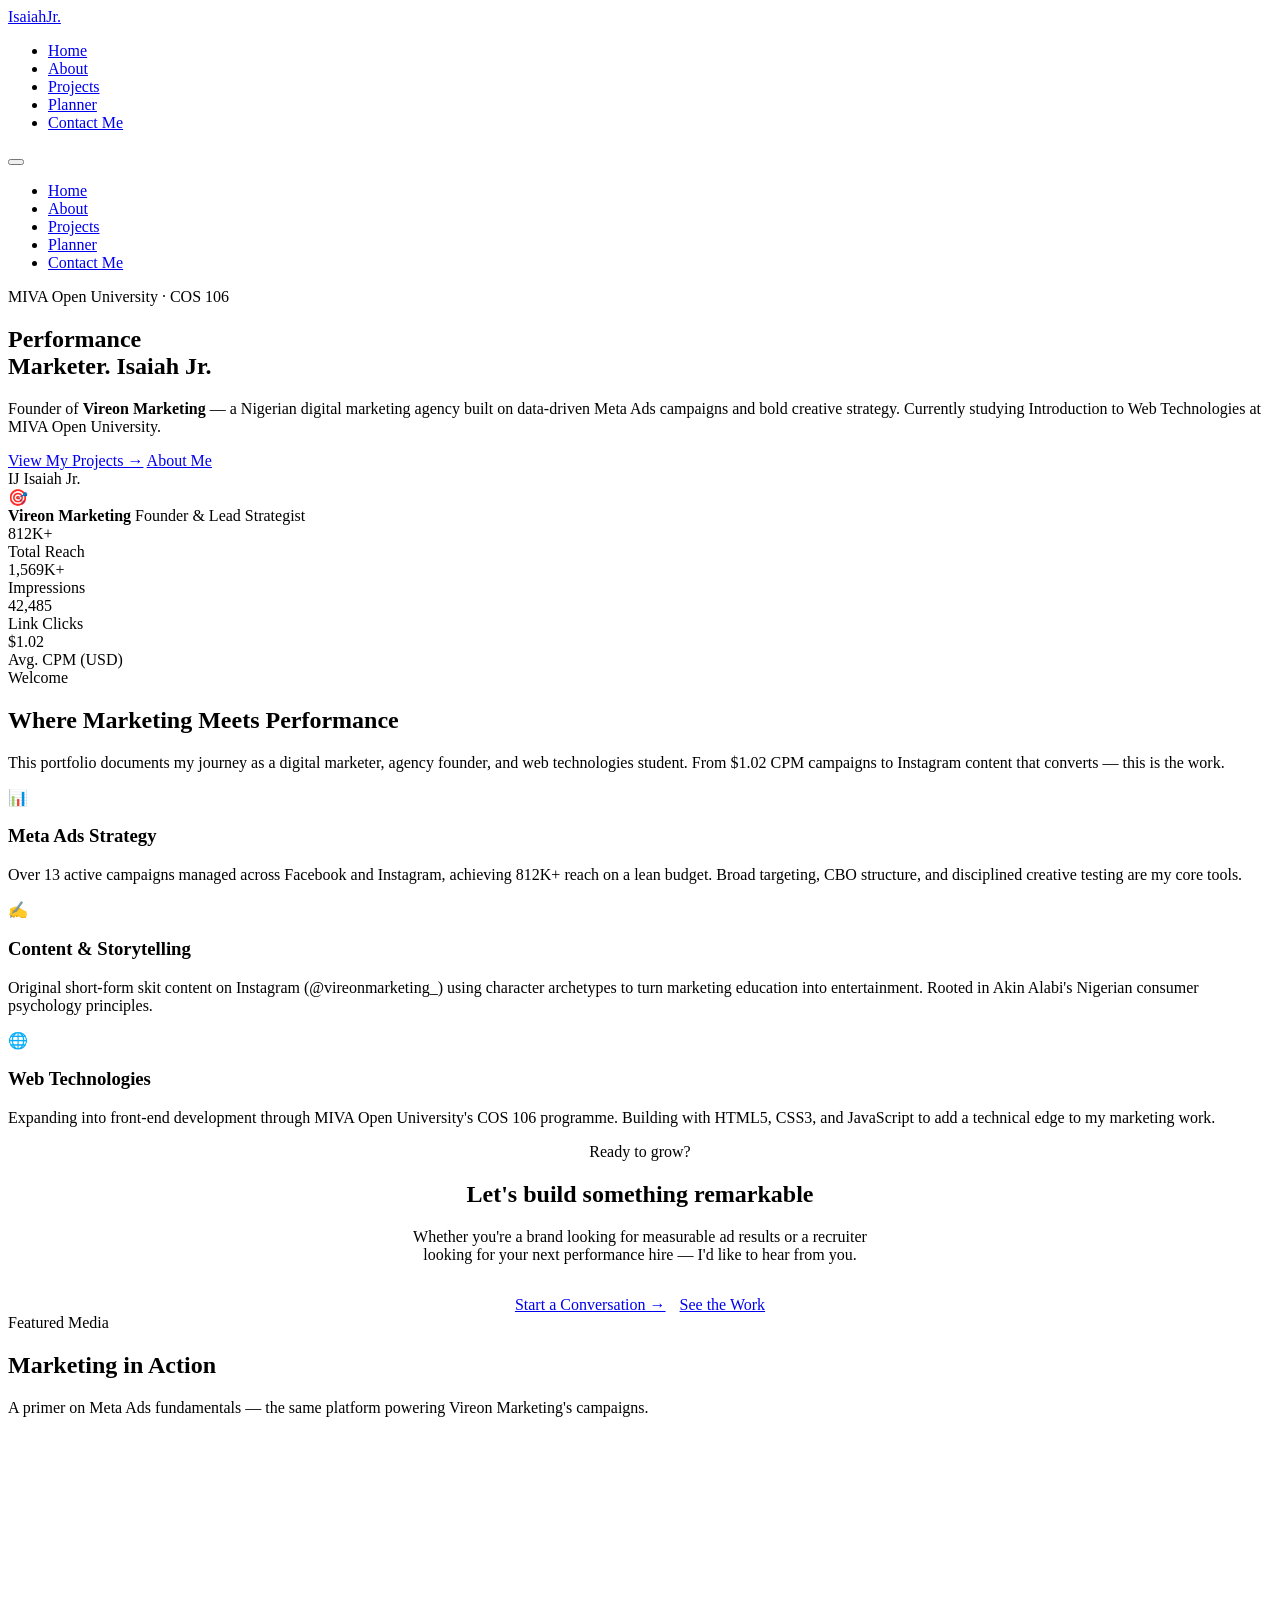
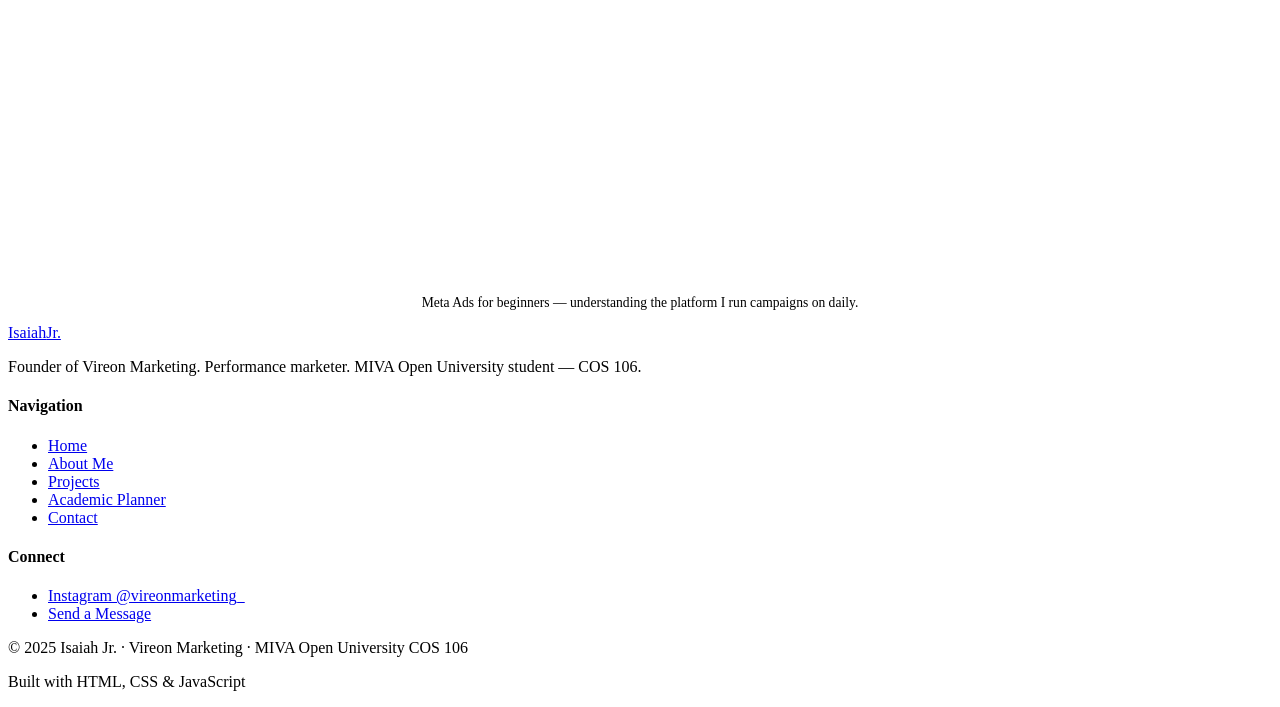
==== index.html @ 0de9c4f8 "Initial portfolio upload" ====
<!DOCTYPE html>
<html lang="en">
<head>
  <meta charset="UTF-8" />
  <meta name="viewport" content="width=device-width, initial-scale=1.0" />
  <title>Isaiah Jr. — Digital Marketer & MIVA Student</title>
  <meta name="description" content="Performance marketer, founder of Vireon Marketing, and MIVA Open University student." />
  <link rel="stylesheet" href="css/style.css" />
</head>
<body>

<!-- ======== NAVIGATION ======== -->
<nav class="navbar">
  <div class="navbar-inner">
    <a href="index.html" class="nav-logo">
      Isaiah<span>Jr.</span>
    </a>
    <ul class="nav-links">
      <li><a href="index.html" class="active">Home</a></li>
      <li><a href="about.html">About</a></li>
      <li><a href="projects.html">Projects</a></li>
      <li><a href="planner.html">Planner</a></li>
      <li><a href="contact.html" class="nav-cta">Contact Me</a></li>
    </ul>
    <button class="hamburger" aria-label="Toggle menu" aria-expanded="false">
      <span></span><span></span><span></span>
    </button>
  </div>
  <ul class="mobile-menu">
    <li><a href="index.html">Home</a></li>
    <li><a href="about.html">About</a></li>
    <li><a href="projects.html">Projects</a></li>
    <li><a href="planner.html">Planner</a></li>
    <li><a href="contact.html">Contact Me</a></li>
  </ul>
</nav>

<!-- ======== HERO ======== -->
<main>
  <section class="hero">
    <div class="container">
      <div class="hero-inner">

        <!-- Content -->
        <div class="hero-content">
          <div class="hero-eyebrow">MIVA Open University · COS 106</div>
          <h1 class="hero-title">
            Performance<br />
            Marketer.
            <span class="line-gold">Isaiah Jr.</span>
          </h1>
          <p class="hero-desc">
            Founder of <strong style="color: var(--text)">Vireon Marketing</strong> — a Nigerian digital marketing
            agency built on data-driven Meta Ads campaigns and bold creative strategy.
            Currently studying Introduction to Web Technologies at MIVA Open University.
          </p>
          <div class="hero-cta">
            <a href="projects.html" class="btn btn-primary">View My Projects →</a>
            <a href="about.html"    class="btn btn-outline">About Me</a>
          </div>
        </div>

        <!-- Photo -->
        <div class="hero-image">
          <div class="hero-photo-wrap">
            <div class="hero-photo-placeholder" role="img" aria-label="Isaiah Jr. profile photo">
              IJ
              <span class="hero-photo-label">Isaiah Jr.</span>
            </div>
            <div class="hero-badge">
              <span class="hero-badge-icon">🎯</span>
              <div class="hero-badge-text">
                <strong>Vireon Marketing</strong>
                Founder &amp; Lead Strategist
              </div>
            </div>
          </div>
        </div>

      </div>
    </div>
  </section>

  <!-- ======== STATS ======== -->
  <section class="stats-section">
    <div class="container">
      <div class="stats-grid">
        <div class="stat-item reveal">
          <div class="stat-number" data-count="812" data-suffix="K+">812K<span class="stat-suffix">+</span></div>
          <div class="stat-label">Total Reach</div>
        </div>
        <div class="stat-item reveal reveal-delay-1">
          <div class="stat-number" data-count="1569" data-suffix="K+">1,569K<span class="stat-suffix">+</span></div>
          <div class="stat-label">Impressions</div>
        </div>
        <div class="stat-item reveal reveal-delay-2">
          <div class="stat-number" data-count="42485" data-suffix="">42,485<span class="stat-suffix"></span></div>
          <div class="stat-label">Link Clicks</div>
        </div>
        <div class="stat-item reveal reveal-delay-3">
          <div class="stat-number" data-count="1.02" data-suffix="$">$1.02<span class="stat-suffix"></span></div>
          <div class="stat-label">Avg. CPM (USD)</div>
        </div>
      </div>
    </div>
  </section>

  <!-- ======== WELCOME / BIO ======== -->
  <section class="section">
    <div class="container">
      <div class="section-header reveal">
        <span class="eyebrow">Welcome</span>
        <h2>Where Marketing Meets <span class="text-accent">Performance</span></h2>
        <div class="divider-accent"></div>
        <p>
          This portfolio documents my journey as a digital marketer, agency founder, and web technologies student.
          From $1.02 CPM campaigns to Instagram content that converts — this is the work.
        </p>
      </div>

      <div class="skills-grid">
        <article class="card skill-card reveal reveal-delay-1">
          <div class="skill-icon">📊</div>
          <h3>Meta Ads Strategy</h3>
          <p>
            Over 13 active campaigns managed across Facebook and Instagram, achieving
            812K+ reach on a lean budget. Broad targeting, CBO structure, and disciplined
            creative testing are my core tools.
          </p>
        </article>
        <article class="card skill-card reveal reveal-delay-2">
          <div class="skill-icon">✍️</div>
          <h3>Content & Storytelling</h3>
          <p>
            Original short-form skit content on Instagram (@vireonmarketing_) using
            character archetypes to turn marketing education into entertainment.
            Rooted in Akin Alabi's Nigerian consumer psychology principles.
          </p>
        </article>
        <article class="card skill-card reveal reveal-delay-3">
          <div class="skill-icon">🌐</div>
          <h3>Web Technologies</h3>
          <p>
            Expanding into front-end development through MIVA Open University's COS 106 programme.
            Building with HTML5, CSS3, and JavaScript to add a technical edge to my marketing work.
          </p>
        </article>
      </div>
    </div>
  </section>

  <!-- ======== CTA BANNER ======== -->
  <section class="section-sm" style="background: var(--bg-secondary); border-top: 1px solid var(--border); border-bottom: 1px solid var(--border);">
    <div class="container" style="text-align: center;">
      <div class="reveal">
        <span class="eyebrow" style="display:block; text-align:center; margin-bottom:12px;">Ready to grow?</span>
        <h2>Let's build something <span class="text-gold">remarkable</span></h2>
        <p style="max-width: 500px; margin: 16px auto 32px;">
          Whether you're a brand looking for measurable ad results or a recruiter looking for your next
          performance hire — I'd like to hear from you.
        </p>
        <div style="display:flex; gap:14px; justify-content:center; flex-wrap:wrap;">
          <a href="contact.html" class="btn btn-primary">Start a Conversation →</a>
          <a href="projects.html" class="btn btn-outline">See the Work</a>
        </div>
      </div>
    </div>
  </section>

  <!-- ======== VIDEO SECTION ======== -->
  <section class="section">
    <div class="container">
      <div class="section-header reveal">
        <span class="eyebrow">Featured Media</span>
        <h2>Marketing in <span class="text-accent">Action</span></h2>
        <div class="divider-accent"></div>
        <p>A primer on Meta Ads fundamentals — the same platform powering Vireon Marketing's campaigns.</p>
      </div>
      <div class="reveal" style="max-width: 800px; margin: 0 auto;">
        <div style="position:relative; padding-bottom:56.25%; height:0; overflow:hidden; border-radius: var(--radius-lg); border: 1px solid var(--border);">
          <iframe
            src="https://www.youtube.com/embed/R2hFSqzLDrA"
            title="Meta Ads Tutorial"
            style="position:absolute; top:0; left:0; width:100%; height:100%; border:0;"
            allow="accelerometer; autoplay; clipboard-write; encrypted-media; gyroscope; picture-in-picture"
            allowfullscreen
            loading="lazy">
          </iframe>
        </div>
        <p style="text-align:center; margin-top:12px; font-size:0.85rem;">
          Meta Ads for beginners — understanding the platform I run campaigns on daily.
        </p>
      </div>
    </div>
  </section>

</main>

<!-- ======== FOOTER ======== -->
<footer>
  <div class="footer-inner">
    <div class="footer-top">
      <div class="footer-brand">
        <a href="index.html" class="nav-logo">Isaiah<span>Jr.</span></a>
        <p>Founder of Vireon Marketing. Performance marketer. MIVA Open University student — COS 106.</p>
      </div>
      <nav class="footer-links" aria-label="Footer navigation">
        <h4>Navigation</h4>
        <ul>
          <li><a href="index.html">Home</a></li>
          <li><a href="about.html">About Me</a></li>
          <li><a href="projects.html">Projects</a></li>
          <li><a href="planner.html">Academic Planner</a></li>
          <li><a href="contact.html">Contact</a></li>
        </ul>
      </nav>
      <div class="footer-links">
        <h4>Connect</h4>
        <ul>
          <li><a href="https://instagram.com/vireonmarketing_" target="_blank" rel="noopener">Instagram @vireonmarketing_</a></li>
          <li><a href="contact.html">Send a Message</a></li>
        </ul>
      </div>
    </div>
    <div class="footer-bottom">
      <p class="text-muted">&copy; 2025 Isaiah Jr. · Vireon Marketing · MIVA Open University COS 106</p>
      <p class="text-muted">Built with HTML, CSS &amp; JavaScript</p>
    </div>
  </div>
</footer>

<script src="js/main.js"></script>
</body>
</html>
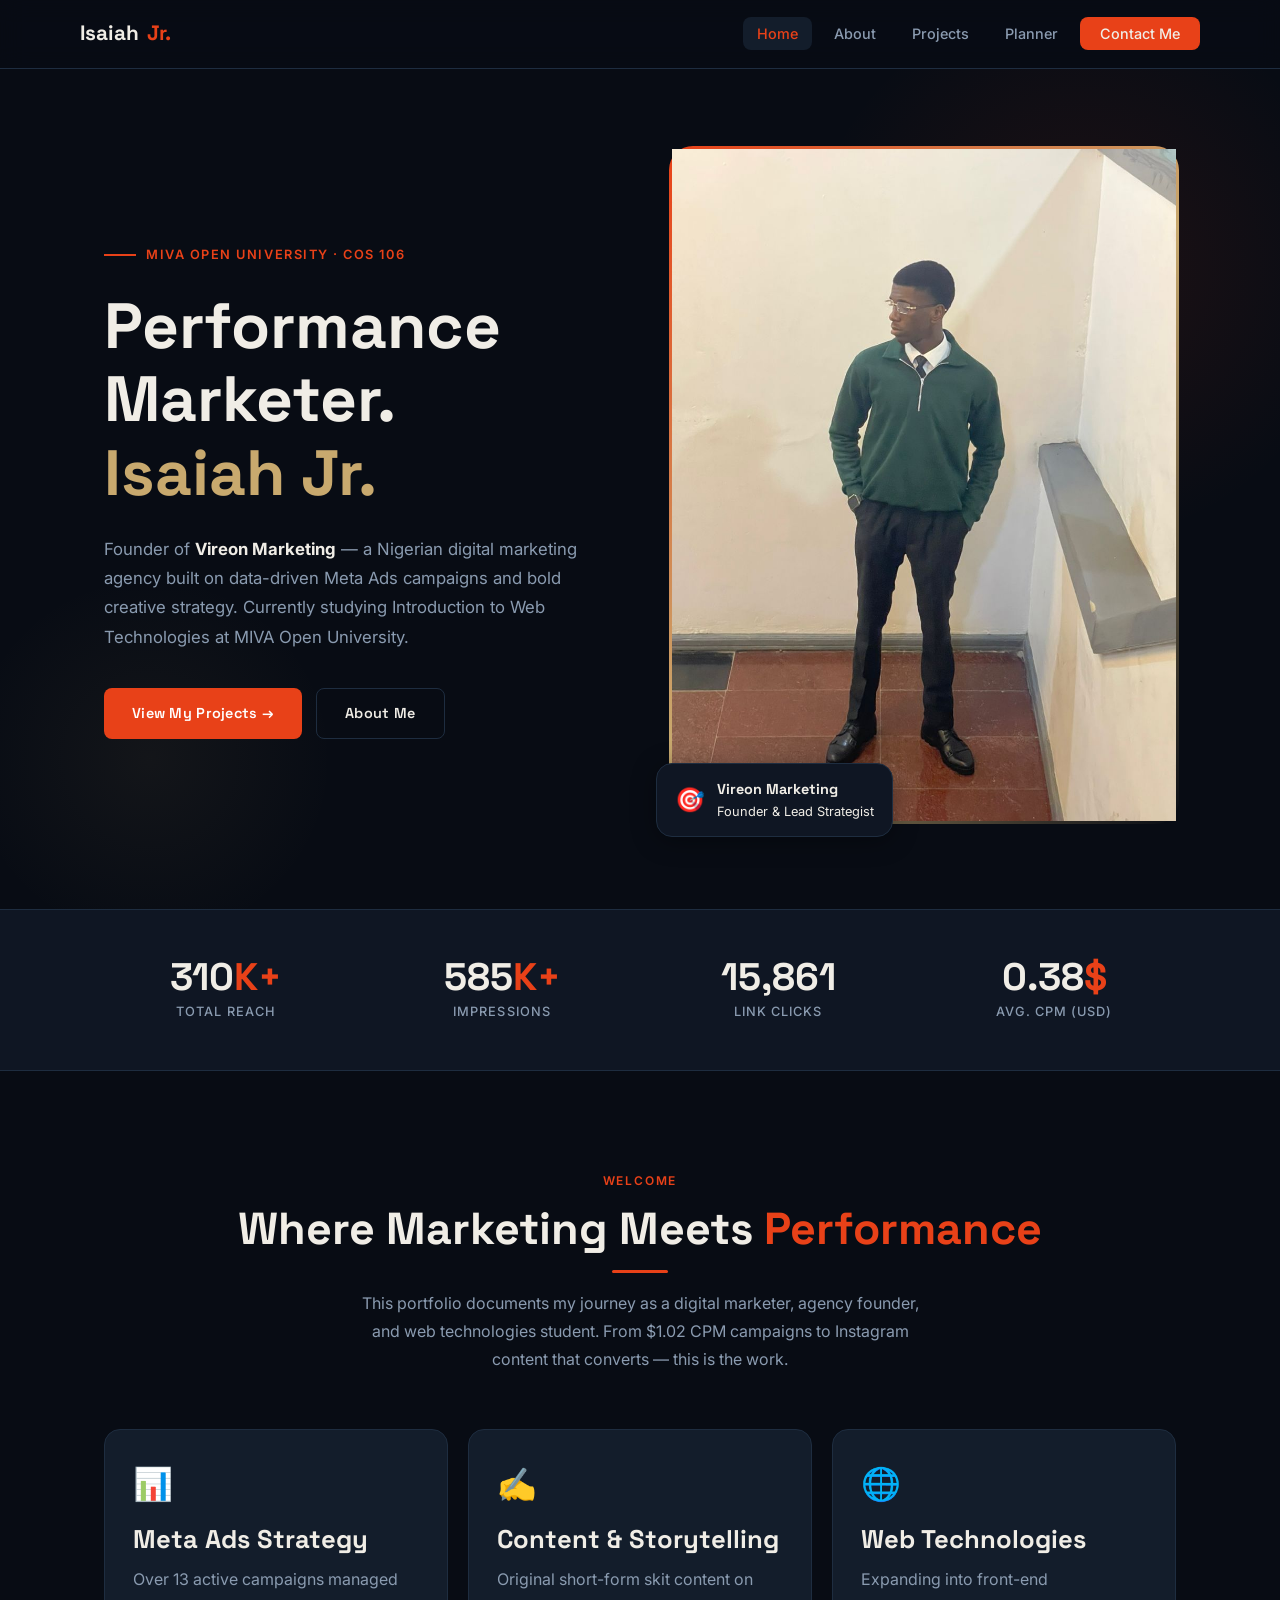
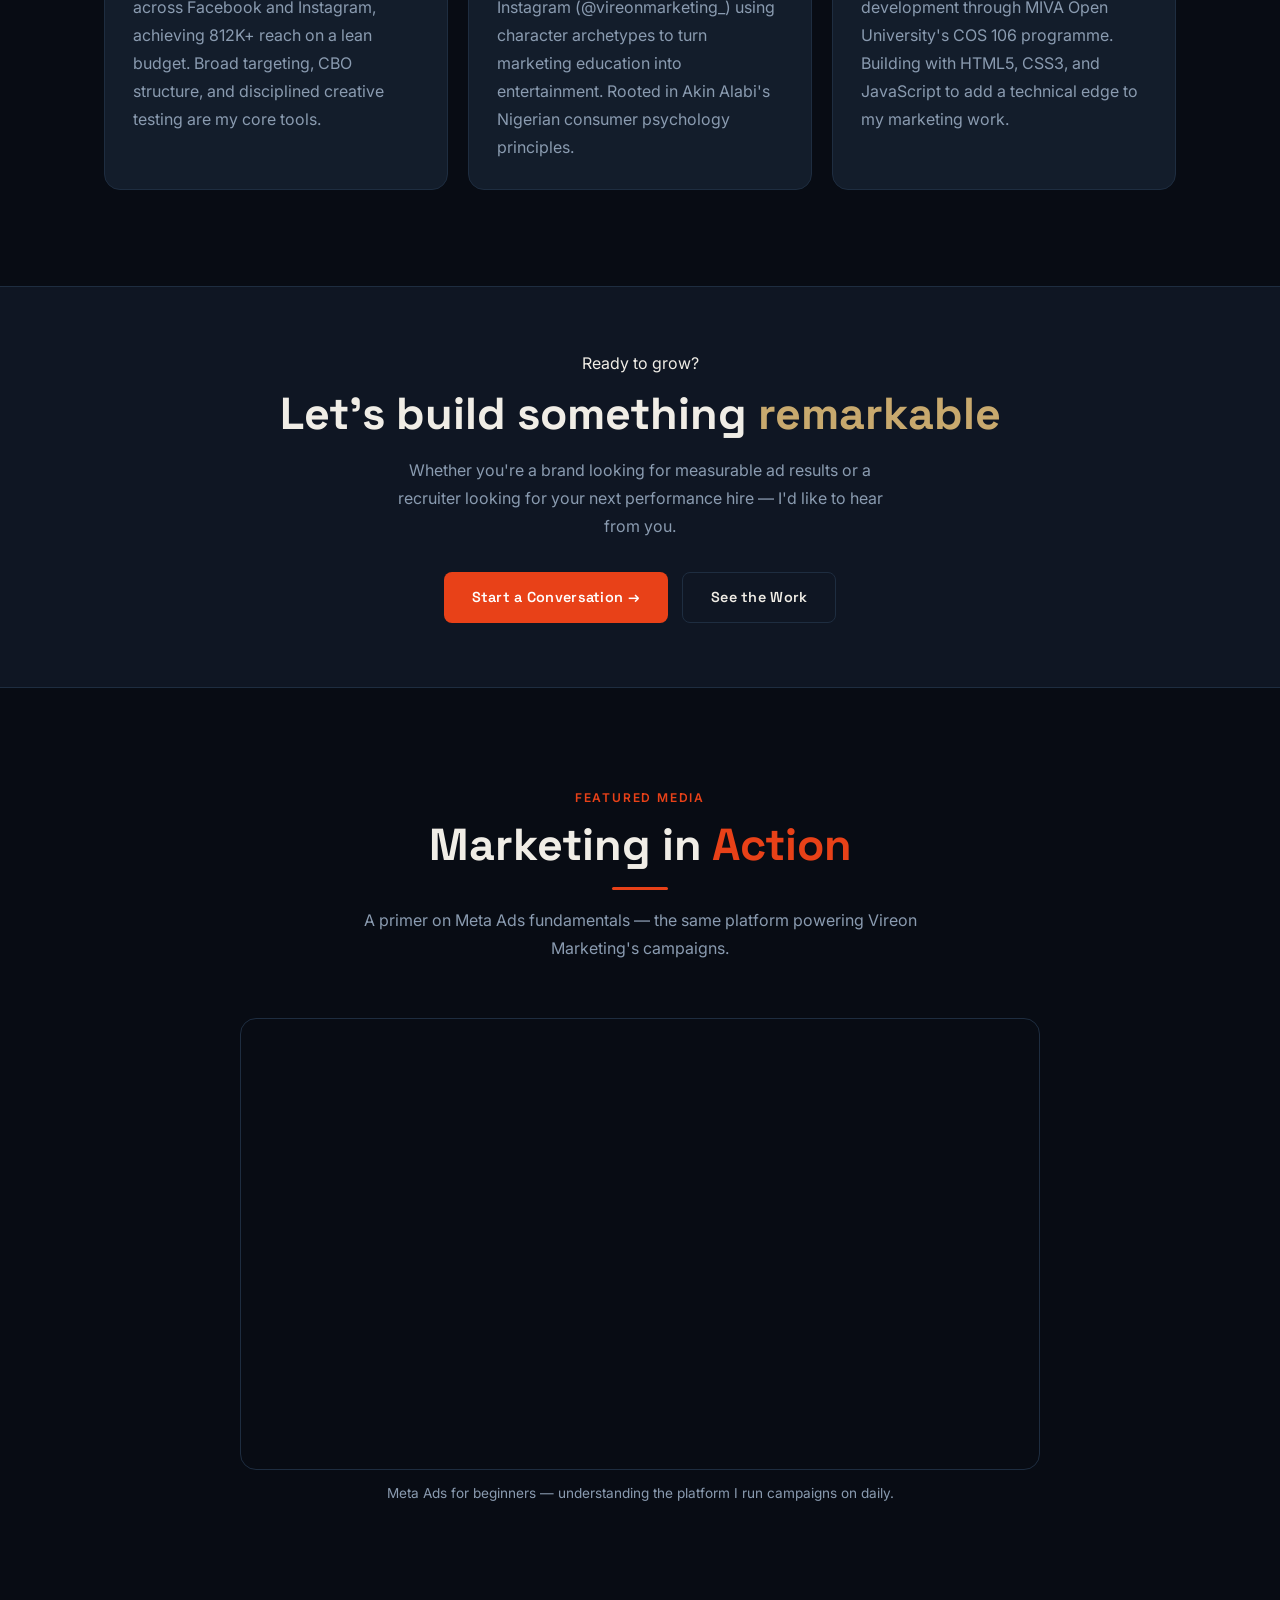
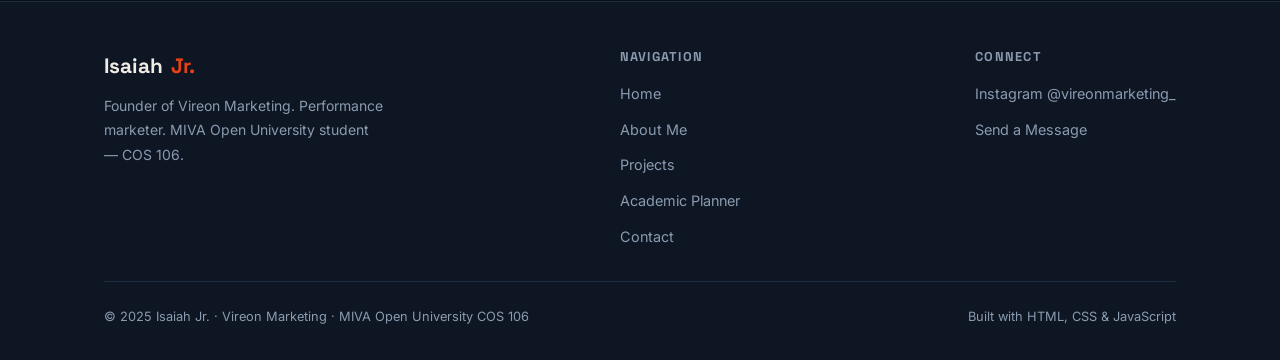
==== commit 8630772c: "Update index.html" ====
--- a/index.html
+++ b/index.html
@@ -63,10 +63,11 @@
         <!-- Photo -->
         <div class="hero-image">
           <div class="hero-photo-wrap">
-            <div class="hero-photo-placeholder" role="img" aria-label="Isaiah Jr. profile photo">
-              IJ
-              <span class="hero-photo-label">Isaiah Jr.</span>
-            </div>
+            <img
+              src="profile.jpg"
+              alt="Tomilola Gbenga-Oke — Isaiah Jr."
+              class="hero-photo-real"
+            />
             <div class="hero-badge">
               <span class="hero-badge-icon">🎯</span>
               <div class="hero-badge-text">
--- a/css/style.css
+++ b/css/style.css
@@ -0,0 +1,1122 @@
+/* ============================================
+   VIREON PORTFOLIO — STYLE.CSS
+   COS 106 | Isaiah Jr. | MIVA Open University
+   ============================================ */
+
+@import url('https://fonts.googleapis.com/css2?family=Space+Grotesk:wght@300;400;500;600;700&family=Inter:wght@300;400;500;600&display=swap');
+
+/* ---- TOKENS ---- */
+:root {
+  --bg-primary:   #080C14;
+  --bg-secondary: #0F1623;
+  --bg-card:      #131D2B;
+  --accent:       #E84118;
+  --accent-hover: #C4360F;
+  --gold:         #C8A96E;
+  --gold-light:   #E2C898;
+  --text:         #F0EDE6;
+  --text-muted:   #8A9BB0;
+  --border:       #1E2D40;
+  --success:      #22C55E;
+  --danger:       #EF4444;
+  --font-display: 'Space Grotesk', sans-serif;
+  --font-body:    'Inter', sans-serif;
+  --radius:       8px;
+  --radius-lg:    16px;
+  --radius-xl:    24px;
+  --shadow:       0 4px 24px rgba(0, 0, 0, 0.35);
+  --shadow-lg:    0 12px 48px rgba(0, 0, 0, 0.5);
+  --transition:   all 0.3s cubic-bezier(0.4, 0, 0.2, 1);
+}
+
+/* ---- RESET ---- */
+*, *::before, *::after { box-sizing: border-box; margin: 0; padding: 0; }
+html { scroll-behavior: smooth; font-size: 16px; }
+body {
+  background: var(--bg-primary);
+  color: var(--text);
+  font-family: var(--font-body);
+  line-height: 1.6;
+  overflow-x: hidden;
+}
+img { max-width: 100%; display: block; }
+a { color: inherit; text-decoration: none; }
+ul { list-style: none; }
+button { cursor: pointer; border: none; background: none; font-family: inherit; }
+input, textarea, select { font-family: inherit; }
+
+/* ---- TYPOGRAPHY ---- */
+h1, h2, h3, h4, h5 { font-family: var(--font-display); font-weight: 700; line-height: 1.15; }
+h1 { font-size: clamp(2.4rem, 5vw, 4rem); }
+h2 { font-size: clamp(1.8rem, 3.5vw, 2.8rem); }
+h3 { font-size: clamp(1.2rem, 2vw, 1.6rem); }
+h4 { font-size: 1.1rem; }
+p  { color: var(--text-muted); line-height: 1.75; }
+.text-accent { color: var(--accent); }
+.text-gold   { color: var(--gold); }
+.text-muted  { color: var(--text-muted); }
+
+/* ---- LAYOUT UTILITIES ---- */
+.container { max-width: 1120px; margin: 0 auto; padding: 0 24px; }
+.section { padding: 96px 0; }
+.section-sm { padding: 64px 0; }
+.section-header { margin-bottom: 56px; text-align: center; }
+.section-header .eyebrow {
+  display: inline-block;
+  font-size: 0.75rem;
+  font-weight: 600;
+  letter-spacing: 0.15em;
+  text-transform: uppercase;
+  color: var(--accent);
+  margin-bottom: 12px;
+}
+.section-header h2 { color: var(--text); }
+.section-header p { max-width: 560px; margin: 16px auto 0; }
+
+/* ---- NAVIGATION ---- */
+.navbar {
+  position: sticky;
+  top: 0;
+  z-index: 1000;
+  background: rgba(8, 12, 20, 0.9);
+  backdrop-filter: blur(12px);
+  border-bottom: 1px solid var(--border);
+  padding: 0 24px;
+}
+.navbar-inner {
+  max-width: 1120px;
+  margin: 0 auto;
+  display: flex;
+  align-items: center;
+  justify-content: space-between;
+  height: 68px;
+}
+.nav-logo {
+  font-family: var(--font-display);
+  font-size: 1.3rem;
+  font-weight: 700;
+  color: var(--text);
+  display: flex;
+  align-items: center;
+  gap: 8px;
+}
+.nav-logo span { color: var(--accent); }
+.nav-logo .logo-dot {
+  width: 8px; height: 8px;
+  background: var(--accent);
+  border-radius: 50%;
+  display: inline-block;
+}
+.nav-links {
+  display: flex;
+  align-items: center;
+  gap: 8px;
+}
+.nav-links a {
+  font-size: 0.9rem;
+  font-weight: 500;
+  color: var(--text-muted);
+  padding: 8px 14px;
+  border-radius: var(--radius);
+  transition: var(--transition);
+}
+.nav-links a:hover,
+.nav-links a.active {
+  color: var(--text);
+  background: var(--bg-card);
+}
+.nav-links a.active { color: var(--accent); }
+.nav-cta {
+  background: var(--accent) !important;
+  color: var(--text) !important;
+  padding: 8px 20px !important;
+}
+.nav-cta:hover { background: var(--accent-hover) !important; }
+.hamburger {
+  display: none;
+  flex-direction: column;
+  gap: 5px;
+  padding: 8px;
+  border-radius: var(--radius);
+  transition: var(--transition);
+}
+.hamburger span {
+  display: block;
+  width: 24px; height: 2px;
+  background: var(--text);
+  border-radius: 2px;
+  transition: var(--transition);
+}
+.hamburger.open span:nth-child(1) { transform: translateY(7px) rotate(45deg); }
+.hamburger.open span:nth-child(2) { opacity: 0; }
+.hamburger.open span:nth-child(3) { transform: translateY(-7px) rotate(-45deg); }
+.mobile-menu {
+  display: none;
+  flex-direction: column;
+  padding: 12px 0 20px;
+  border-top: 1px solid var(--border);
+  gap: 4px;
+}
+.mobile-menu.open { display: flex; }
+.mobile-menu a {
+  font-size: 0.95rem;
+  font-weight: 500;
+  color: var(--text-muted);
+  padding: 12px 16px;
+  border-radius: var(--radius);
+  transition: var(--transition);
+}
+.mobile-menu a:hover,
+.mobile-menu a.active { color: var(--text); background: var(--bg-card); }
+
+/* ---- BUTTONS ---- */
+.btn {
+  display: inline-flex;
+  align-items: center;
+  gap: 8px;
+  padding: 13px 28px;
+  border-radius: var(--radius);
+  font-family: var(--font-display);
+  font-size: 0.9rem;
+  font-weight: 600;
+  letter-spacing: 0.02em;
+  transition: var(--transition);
+  cursor: pointer;
+}
+.btn-primary {
+  background: var(--accent);
+  color: #fff;
+}
+.btn-primary:hover {
+  background: var(--accent-hover);
+  transform: translateY(-2px);
+  box-shadow: 0 8px 24px rgba(232, 65, 24, 0.35);
+}
+.btn-outline {
+  background: transparent;
+  color: var(--text);
+  border: 1.5px solid var(--border);
+}
+.btn-outline:hover {
+  border-color: var(--text-muted);
+  transform: translateY(-2px);
+}
+.btn-gold {
+  background: var(--gold);
+  color: var(--bg-primary);
+}
+.btn-gold:hover {
+  background: var(--gold-light);
+  transform: translateY(-2px);
+}
+
+/* ---- CARDS ---- */
+.card {
+  background: var(--bg-card);
+  border: 1px solid var(--border);
+  border-radius: var(--radius-lg);
+  transition: var(--transition);
+  overflow: hidden;
+}
+.card:hover {
+  border-color: rgba(232, 65, 24, 0.3);
+  transform: translateY(-4px);
+  box-shadow: var(--shadow-lg);
+}
+
+/* ---- DIVIDER ---- */
+.divider {
+  height: 1px;
+  background: var(--border);
+  margin: 0;
+}
+.divider-accent {
+  height: 3px;
+  width: 56px;
+  background: var(--accent);
+  border-radius: 2px;
+  margin: 16px auto 0;
+}
+
+/* ---- TAGS / BADGES ---- */
+.tag {
+  display: inline-block;
+  font-size: 0.72rem;
+  font-weight: 600;
+  letter-spacing: 0.08em;
+  text-transform: uppercase;
+  padding: 4px 10px;
+  border-radius: 100px;
+  border: 1px solid;
+}
+.tag-red   { color: var(--accent); border-color: rgba(232,65,24,0.3); background: rgba(232,65,24,0.08); }
+.tag-gold  { color: var(--gold);   border-color: rgba(200,169,110,0.3); background: rgba(200,169,110,0.08); }
+.tag-blue  { color: #60A5FA;       border-color: rgba(96,165,250,0.3); background: rgba(96,165,250,0.08); }
+.tag-green { color: var(--success); border-color: rgba(34,197,94,0.3); background: rgba(34,197,94,0.08); }
+
+/* ---- PAGE HERO ---- */
+.page-hero {
+  padding: 80px 0 64px;
+  border-bottom: 1px solid var(--border);
+  position: relative;
+  overflow: hidden;
+}
+.page-hero::before {
+  content: '';
+  position: absolute;
+  top: -60px; right: -60px;
+  width: 400px; height: 400px;
+  background: radial-gradient(circle, rgba(232,65,24,0.07) 0%, transparent 70%);
+  pointer-events: none;
+}
+.page-hero .eyebrow {
+  display: inline-block;
+  font-size: 0.75rem;
+  font-weight: 600;
+  letter-spacing: 0.15em;
+  text-transform: uppercase;
+  color: var(--accent);
+  margin-bottom: 16px;
+}
+.page-hero h1 { color: var(--text); }
+.page-hero p  { max-width: 600px; margin-top: 16px; font-size: 1.05rem; }
+
+/* ---- FOOTER ---- */
+footer {
+  background: var(--bg-secondary);
+  border-top: 1px solid var(--border);
+  padding: 48px 0 32px;
+}
+.footer-inner {
+  max-width: 1120px;
+  margin: 0 auto;
+  padding: 0 24px;
+  display: flex;
+  flex-direction: column;
+  gap: 32px;
+}
+.footer-top {
+  display: flex;
+  justify-content: space-between;
+  align-items: flex-start;
+  gap: 32px;
+  flex-wrap: wrap;
+}
+.footer-brand .nav-logo { margin-bottom: 10px; }
+.footer-brand p { font-size: 0.875rem; max-width: 280px; }
+.footer-links h4 {
+  font-family: var(--font-display);
+  font-size: 0.8rem;
+  letter-spacing: 0.1em;
+  text-transform: uppercase;
+  color: var(--text-muted);
+  margin-bottom: 16px;
+}
+.footer-links ul { display: flex; flex-direction: column; gap: 10px; }
+.footer-links ul a {
+  font-size: 0.9rem;
+  color: var(--text-muted);
+  transition: var(--transition);
+}
+.footer-links ul a:hover { color: var(--text); }
+.footer-bottom {
+  padding-top: 24px;
+  border-top: 1px solid var(--border);
+  display: flex;
+  justify-content: space-between;
+  align-items: center;
+  flex-wrap: wrap;
+  gap: 12px;
+}
+.footer-bottom p { font-size: 0.8rem; }
+
+/* ---- SCROLL REVEAL ---- */
+.reveal {
+  opacity: 0;
+  transform: translateY(24px);
+  transition: opacity 0.6s ease, transform 0.6s ease;
+}
+.reveal.visible {
+  opacity: 1;
+  transform: translateY(0);
+}
+.reveal-delay-1 { transition-delay: 0.1s; }
+.reveal-delay-2 { transition-delay: 0.2s; }
+.reveal-delay-3 { transition-delay: 0.3s; }
+.reveal-delay-4 { transition-delay: 0.4s; }
+
+/* ============================================
+   HOME PAGE
+   ============================================ */
+.hero {
+  min-height: 90vh;
+  display: flex;
+  align-items: center;
+  position: relative;
+  overflow: hidden;
+  padding: 80px 0;
+}
+.hero::before {
+  content: '';
+  position: absolute;
+  top: -100px; right: -100px;
+  width: 600px; height: 600px;
+  background: radial-gradient(circle, rgba(232,65,24,0.1) 0%, transparent 65%);
+  pointer-events: none;
+}
+.hero::after {
+  content: '';
+  position: absolute;
+  bottom: -50px; left: -50px;
+  width: 400px; height: 400px;
+  background: radial-gradient(circle, rgba(200,169,110,0.06) 0%, transparent 65%);
+  pointer-events: none;
+}
+.hero-inner {
+  display: grid;
+  grid-template-columns: 1fr 1fr;
+  align-items: center;
+  gap: 64px;
+}
+.hero-content { position: relative; z-index: 1; }
+.hero-eyebrow {
+  display: inline-flex;
+  align-items: center;
+  gap: 10px;
+  font-size: 0.8rem;
+  font-weight: 600;
+  letter-spacing: 0.12em;
+  text-transform: uppercase;
+  color: var(--accent);
+  margin-bottom: 24px;
+}
+.hero-eyebrow::before {
+  content: '';
+  display: block;
+  width: 32px; height: 2px;
+  background: var(--accent);
+}
+.hero-title {
+  color: var(--text);
+  margin-bottom: 24px;
+}
+.hero-title .line-gold { color: var(--gold); display: block; }
+.hero-desc {
+  font-size: 1.05rem;
+  max-width: 480px;
+  margin-bottom: 36px;
+}
+.hero-cta { display: flex; gap: 14px; flex-wrap: wrap; }
+.hero-image { position: relative; z-index: 1; }
+.hero-photo-wrap {
+  position: relative;
+  display: inline-block;
+}
+.hero-photo-wrap::before {
+  content: '';
+  position: absolute;
+  inset: -3px;
+  background: linear-gradient(135deg, var(--accent), var(--gold), transparent);
+  border-radius: var(--radius-xl);
+  z-index: -1;
+}
+.hero-photo {
+  width: 100%;
+  max-width: 420px;
+  aspect-ratio: 1;
+  object-fit: cover;
+  border-radius: var(--radius-xl);
+  background: var(--bg-card);
+  display: flex;
+  align-items: center;
+  justify-content: center;
+  overflow: hidden;
+}
+.hero-photo-placeholder {
+  width: 100%;
+  aspect-ratio: 1;
+  max-width: 420px;
+  border-radius: var(--radius-xl);
+  background: linear-gradient(135deg, var(--bg-card) 0%, #1a2535 100%);
+  display: flex;
+  flex-direction: column;
+  align-items: center;
+  justify-content: center;
+  gap: 12px;
+  font-family: var(--font-display);
+  color: var(--gold);
+  font-size: 5rem;
+  font-weight: 700;
+  border: 1px solid var(--border);
+  position: relative;
+  overflow: hidden;
+}
+.hero-photo-placeholder::after {
+  content: '';
+  position: absolute;
+  bottom: 0; left: 0; right: 0;
+  height: 40%;
+  background: linear-gradient(to top, rgba(232,65,24,0.15), transparent);
+}
+.hero-photo-label {
+  font-size: 0.75rem;
+  font-weight: 600;
+  letter-spacing: 0.1em;
+  text-transform: uppercase;
+  color: var(--text-muted);
+  z-index: 1;
+}
+.hero-badge {
+  position: absolute;
+  bottom: -16px; left: -16px;
+  background: var(--bg-secondary);
+  border: 1px solid var(--border);
+  border-radius: var(--radius-lg);
+  padding: 14px 18px;
+  display: flex;
+  align-items: center;
+  gap: 12px;
+  box-shadow: var(--shadow);
+}
+.hero-badge-icon { font-size: 1.5rem; }
+.hero-badge-text { font-size: 0.8rem; }
+.hero-badge-text strong {
+  display: block;
+  font-family: var(--font-display);
+  font-size: 0.9rem;
+  color: var(--text);
+}
+
+/* Stats bar */
+.stats-section {
+  background: var(--bg-secondary);
+  border-top: 1px solid var(--border);
+  border-bottom: 1px solid var(--border);
+  padding: 48px 0;
+}
+.stats-grid {
+  display: grid;
+  grid-template-columns: repeat(4, 1fr);
+  gap: 32px;
+  text-align: center;
+}
+.stat-item {}
+.stat-number {
+  font-family: var(--font-display);
+  font-size: 2.4rem;
+  font-weight: 700;
+  color: var(--text);
+  line-height: 1;
+  margin-bottom: 6px;
+}
+.stat-number .stat-suffix { color: var(--accent); }
+.stat-label {
+  font-size: 0.8rem;
+  font-weight: 500;
+  letter-spacing: 0.08em;
+  text-transform: uppercase;
+  color: var(--text-muted);
+}
+.stat-divider {
+  width: 1px;
+  background: var(--border);
+  align-self: stretch;
+  display: none;
+}
+
+/* Skills section */
+.skills-grid {
+  display: grid;
+  grid-template-columns: repeat(3, 1fr);
+  gap: 20px;
+}
+.skill-card {
+  padding: 28px;
+}
+.skill-icon {
+  font-size: 2rem;
+  margin-bottom: 16px;
+}
+.skill-card h3 { color: var(--text); margin-bottom: 10px; }
+
+/* ============================================
+   ABOUT PAGE
+   ============================================ */
+.about-grid {
+  display: grid;
+  grid-template-columns: 1fr 1.5fr;
+  gap: 64px;
+  align-items: start;
+}
+.about-photo-wrap {
+  position: sticky;
+  top: 96px;
+}
+.about-photo-placeholder {
+  aspect-ratio: 3/4;
+  background: linear-gradient(160deg, var(--bg-card) 0%, #1a2535 100%);
+  border-radius: var(--radius-xl);
+  border: 1px solid var(--border);
+  display: flex;
+  flex-direction: column;
+  align-items: center;
+  justify-content: center;
+  font-family: var(--font-display);
+  color: var(--gold);
+  font-size: 4rem;
+  font-weight: 700;
+  gap: 8px;
+  overflow: hidden;
+  position: relative;
+}
+.about-photo-placeholder::after {
+  content: '';
+  position: absolute;
+  bottom: 0; left: 0; right: 0;
+  height: 35%;
+  background: linear-gradient(to top, rgba(232,65,24,0.12), transparent);
+}
+.about-photo-info {
+  text-align: center;
+  z-index: 1;
+}
+.about-photo-info strong {
+  display: block;
+  font-size: 0.9rem;
+  color: var(--text);
+}
+.about-photo-info span {
+  font-size: 0.75rem;
+  color: var(--text-muted);
+  font-weight: 400;
+  font-family: var(--font-body);
+}
+.about-content { display: flex; flex-direction: column; gap: 48px; }
+.about-block h3 {
+  color: var(--text);
+  margin-bottom: 16px;
+  padding-bottom: 12px;
+  border-bottom: 1px solid var(--border);
+}
+
+/* Education table */
+.edu-table {
+  width: 100%;
+  border-collapse: collapse;
+  font-size: 0.9rem;
+}
+.edu-table th {
+  text-align: left;
+  font-size: 0.72rem;
+  letter-spacing: 0.1em;
+  text-transform: uppercase;
+  color: var(--text-muted);
+  padding: 10px 14px;
+  background: var(--bg-card);
+  border-bottom: 1px solid var(--border);
+}
+.edu-table td {
+  padding: 14px;
+  border-bottom: 1px solid var(--border);
+  color: var(--text-muted);
+  vertical-align: top;
+}
+.edu-table td:first-child { color: var(--text); font-weight: 500; }
+.edu-table tr:last-child td { border-bottom: none; }
+.edu-table tr:hover td { background: var(--bg-card); }
+
+/* Skills pills */
+.skills-wrap { display: flex; flex-wrap: wrap; gap: 10px; }
+.skill-pill {
+  display: flex;
+  align-items: center;
+  gap: 8px;
+  padding: 8px 16px;
+  background: var(--bg-card);
+  border: 1px solid var(--border);
+  border-radius: 100px;
+  font-size: 0.85rem;
+  font-weight: 500;
+  color: var(--text-muted);
+  transition: var(--transition);
+}
+.skill-pill:hover {
+  border-color: var(--accent);
+  color: var(--text);
+}
+.skill-pill .dot {
+  width: 6px; height: 6px;
+  border-radius: 50%;
+  background: var(--accent);
+}
+.skill-pill .dot-gold { background: var(--gold); }
+
+/* Hobbies */
+.hobbies-grid { display: grid; grid-template-columns: repeat(2, 1fr); gap: 14px; }
+.hobby-item {
+  padding: 16px 18px;
+  background: var(--bg-card);
+  border: 1px solid var(--border);
+  border-radius: var(--radius);
+  font-size: 0.9rem;
+  color: var(--text-muted);
+  display: flex;
+  align-items: center;
+  gap: 12px;
+}
+.hobby-item span:first-child { font-size: 1.2rem; }
+
+/* ============================================
+   PROJECTS PAGE
+   ============================================ */
+.projects-grid {
+  display: grid;
+  grid-template-columns: repeat(2, 1fr);
+  gap: 28px;
+}
+.project-card { display: flex; flex-direction: column; }
+.project-card.featured {
+  grid-column: 1 / -1;
+  flex-direction: row;
+  gap: 0;
+}
+.project-img {
+  width: 100%;
+  aspect-ratio: 16/9;
+  object-fit: cover;
+  background: var(--bg-secondary);
+  position: relative;
+  overflow: hidden;
+  display: flex;
+  align-items: center;
+  justify-content: center;
+}
+.project-card.featured .project-img {
+  width: 45%;
+  aspect-ratio: unset;
+  min-height: 280px;
+  flex-shrink: 0;
+}
+.project-img-placeholder {
+  width: 100%;
+  height: 100%;
+  display: flex;
+  flex-direction: column;
+  align-items: center;
+  justify-content: center;
+  gap: 12px;
+  background: linear-gradient(135deg, var(--bg-card), #1a2535);
+  color: var(--text-muted);
+}
+.project-img-icon { font-size: 2.5rem; }
+.project-img-label { font-size: 0.8rem; letter-spacing: 0.08em; text-transform: uppercase; }
+.project-body { padding: 28px; flex: 1; display: flex; flex-direction: column; }
+.project-meta { display: flex; align-items: center; gap: 10px; margin-bottom: 14px; flex-wrap: wrap; }
+.project-body h3 { color: var(--text); margin-bottom: 12px; }
+.project-body p  { font-size: 0.9rem; flex: 1; }
+.project-stats {
+  display: flex;
+  gap: 20px;
+  margin: 20px 0;
+  padding: 16px;
+  background: var(--bg-secondary);
+  border-radius: var(--radius);
+  flex-wrap: wrap;
+}
+.pstat { text-align: center; }
+.pstat-num {
+  font-family: var(--font-display);
+  font-size: 1.3rem;
+  font-weight: 700;
+  color: var(--accent);
+  display: block;
+}
+.pstat-lbl { font-size: 0.7rem; text-transform: uppercase; letter-spacing: 0.08em; }
+.project-links { display: flex; gap: 12px; margin-top: 20px; flex-wrap: wrap; }
+.project-links a {
+  font-size: 0.85rem;
+  font-weight: 600;
+  color: var(--text-muted);
+  display: flex;
+  align-items: center;
+  gap: 6px;
+  transition: var(--transition);
+}
+.project-links a:hover { color: var(--accent); }
+.project-links a.primary-link { color: var(--accent); }
+
+/* ============================================
+   PLANNER PAGE
+   ============================================ */
+.planner-layout {
+  display: grid;
+  grid-template-columns: 1fr 320px;
+  gap: 32px;
+  align-items: start;
+}
+.planner-main {}
+.planner-sidebar {}
+
+/* Add task form */
+.add-task-form {
+  background: var(--bg-card);
+  border: 1px solid var(--border);
+  border-radius: var(--radius-lg);
+  padding: 24px;
+  margin-bottom: 28px;
+}
+.add-task-form h3 { color: var(--text); margin-bottom: 18px; font-size: 1rem; }
+.task-input-row {
+  display: grid;
+  grid-template-columns: 1fr auto;
+  gap: 12px;
+  margin-bottom: 14px;
+}
+.form-input {
+  width: 100%;
+  background: var(--bg-secondary);
+  border: 1.5px solid var(--border);
+  border-radius: var(--radius);
+  padding: 12px 16px;
+  color: var(--text);
+  font-size: 0.95rem;
+  transition: var(--transition);
+  outline: none;
+}
+.form-input::placeholder { color: var(--text-muted); }
+.form-input:focus { border-color: var(--accent); box-shadow: 0 0 0 3px rgba(232,65,24,0.1); }
+.task-meta-row {
+  display: grid;
+  grid-template-columns: 1fr 1fr;
+  gap: 12px;
+}
+.form-select {
+  width: 100%;
+  background: var(--bg-secondary);
+  border: 1.5px solid var(--border);
+  border-radius: var(--radius);
+  padding: 12px 16px;
+  color: var(--text);
+  font-size: 0.9rem;
+  outline: none;
+  transition: var(--transition);
+  cursor: pointer;
+  appearance: none;
+  background-image: url("data:image/svg+xml,%3Csvg xmlns='http://www.w3.org/2000/svg' width='12' height='12' viewBox='0 0 24 24' fill='none' stroke='%238A9BB0' stroke-width='2'%3E%3Cpath d='m6 9 6 6 6-6'/%3E%3C/svg%3E");
+  background-repeat: no-repeat;
+  background-position: right 14px center;
+  padding-right: 36px;
+}
+.form-select:focus { border-color: var(--accent); }
+.form-select option { background: var(--bg-card); }
+
+/* Filter tabs */
+.filter-tabs {
+  display: flex;
+  gap: 4px;
+  margin-bottom: 20px;
+  background: var(--bg-card);
+  border: 1px solid var(--border);
+  border-radius: var(--radius);
+  padding: 4px;
+  width: fit-content;
+}
+.filter-tab {
+  padding: 8px 18px;
+  border-radius: calc(var(--radius) - 2px);
+  font-size: 0.85rem;
+  font-weight: 500;
+  color: var(--text-muted);
+  cursor: pointer;
+  transition: var(--transition);
+  border: none;
+  background: none;
+  font-family: var(--font-body);
+}
+.filter-tab.active {
+  background: var(--accent);
+  color: #fff;
+}
+.filter-tab:hover:not(.active) { color: var(--text); }
+
+/* Task list */
+.task-list { display: flex; flex-direction: column; gap: 10px; }
+.task-item {
+  background: var(--bg-card);
+  border: 1px solid var(--border);
+  border-radius: var(--radius);
+  padding: 16px 18px;
+  display: flex;
+  align-items: flex-start;
+  gap: 14px;
+  transition: var(--transition);
+  animation: slideIn 0.3s ease;
+}
+@keyframes slideIn {
+  from { opacity: 0; transform: translateY(-10px); }
+  to   { opacity: 1; transform: translateY(0); }
+}
+.task-item.completed { opacity: 0.55; }
+.task-item.completed .task-text { text-decoration: line-through; }
+.task-checkbox {
+  width: 20px; height: 20px;
+  border: 2px solid var(--border);
+  border-radius: 6px;
+  cursor: pointer;
+  flex-shrink: 0;
+  margin-top: 2px;
+  transition: var(--transition);
+  display: flex;
+  align-items: center;
+  justify-content: center;
+  font-size: 0.7rem;
+}
+.task-checkbox:hover { border-color: var(--accent); }
+.task-item.completed .task-checkbox {
+  background: var(--success);
+  border-color: var(--success);
+  color: #fff;
+}
+.task-content { flex: 1; min-width: 0; }
+.task-text {
+  font-size: 0.95rem;
+  color: var(--text);
+  margin-bottom: 6px;
+  word-break: break-word;
+}
+.task-meta { display: flex; gap: 8px; flex-wrap: wrap; }
+.task-actions { display: flex; gap: 8px; flex-shrink: 0; }
+.task-btn {
+  width: 30px; height: 30px;
+  border-radius: 6px;
+  display: flex;
+  align-items: center;
+  justify-content: center;
+  font-size: 0.85rem;
+  transition: var(--transition);
+  border: 1px solid var(--border);
+  background: none;
+  cursor: pointer;
+  color: var(--text-muted);
+}
+.task-btn:hover { color: var(--text); background: var(--bg-secondary); }
+.task-btn.delete:hover { color: var(--danger); border-color: var(--danger); }
+.empty-state {
+  text-align: center;
+  padding: 64px 24px;
+  color: var(--text-muted);
+}
+.empty-state .empty-icon { font-size: 3rem; margin-bottom: 16px; }
+.empty-state h3 { color: var(--text); margin-bottom: 8px; }
+
+/* Progress sidebar */
+.planner-widget {
+  background: var(--bg-card);
+  border: 1px solid var(--border);
+  border-radius: var(--radius-lg);
+  padding: 24px;
+  margin-bottom: 20px;
+}
+.planner-widget h4 {
+  color: var(--text);
+  font-size: 0.9rem;
+  margin-bottom: 18px;
+  font-family: var(--font-display);
+}
+.progress-bar-wrap { margin-bottom: 10px; }
+.progress-label {
+  display: flex;
+  justify-content: space-between;
+  font-size: 0.8rem;
+  margin-bottom: 8px;
+  color: var(--text-muted);
+}
+.progress-bar {
+  height: 8px;
+  background: var(--bg-secondary);
+  border-radius: 100px;
+  overflow: hidden;
+}
+.progress-fill {
+  height: 100%;
+  background: linear-gradient(90deg, var(--accent), var(--gold));
+  border-radius: 100px;
+  transition: width 0.4s ease;
+  width: 0%;
+}
+.progress-stats {
+  display: grid;
+  grid-template-columns: repeat(3, 1fr);
+  gap: 12px;
+  margin-top: 20px;
+}
+.pstat-box {
+  text-align: center;
+  padding: 12px 8px;
+  background: var(--bg-secondary);
+  border-radius: var(--radius);
+}
+.pstat-box-num {
+  font-family: var(--font-display);
+  font-size: 1.4rem;
+  font-weight: 700;
+  color: var(--text);
+  display: block;
+}
+.pstat-box-lbl { font-size: 0.68rem; text-transform: uppercase; letter-spacing: 0.06em; }
+
+/* Course schedule widget */
+.schedule-list { display: flex; flex-direction: column; gap: 10px; }
+.schedule-item {
+  display: flex;
+  gap: 12px;
+  align-items: flex-start;
+  font-size: 0.85rem;
+}
+.schedule-dot {
+  width: 8px; height: 8px;
+  border-radius: 50%;
+  background: var(--accent);
+  flex-shrink: 0;
+  margin-top: 5px;
+}
+.schedule-dot.gold { background: var(--gold); }
+.schedule-dot.blue { background: #60A5FA; }
+.schedule-info strong { display: block; color: var(--text); margin-bottom: 2px; }
+
+/* ============================================
+   CONTACT PAGE
+   ============================================ */
+.contact-layout {
+  display: grid;
+  grid-template-columns: 1fr 1.4fr;
+  gap: 64px;
+  align-items: start;
+}
+.contact-info { display: flex; flex-direction: column; gap: 32px; }
+.contact-info-intro h2 { color: var(--text); margin-bottom: 14px; }
+.contact-info-intro p { font-size: 0.95rem; }
+.contact-items { display: flex; flex-direction: column; gap: 20px; }
+.contact-item {
+  display: flex;
+  align-items: flex-start;
+  gap: 16px;
+}
+.contact-icon {
+  width: 44px; height: 44px;
+  background: var(--bg-card);
+  border: 1px solid var(--border);
+  border-radius: var(--radius);
+  display: flex;
+  align-items: center;
+  justify-content: center;
+  font-size: 1.1rem;
+  flex-shrink: 0;
+}
+.contact-item-text strong { display: block; color: var(--text); font-size: 0.9rem; margin-bottom: 2px; }
+.contact-item-text span { font-size: 0.85rem; }
+
+/* Contact form */
+.contact-form-wrap {
+  background: var(--bg-card);
+  border: 1px solid var(--border);
+  border-radius: var(--radius-xl);
+  padding: 40px;
+}
+.contact-form-wrap h3 { color: var(--text); margin-bottom: 28px; }
+.form-group { margin-bottom: 20px; }
+.form-group label {
+  display: block;
+  font-size: 0.82rem;
+  font-weight: 600;
+  letter-spacing: 0.05em;
+  text-transform: uppercase;
+  color: var(--text-muted);
+  margin-bottom: 8px;
+}
+.form-group textarea {
+  width: 100%;
+  background: var(--bg-secondary);
+  border: 1.5px solid var(--border);
+  border-radius: var(--radius);
+  padding: 12px 16px;
+  color: var(--text);
+  font-size: 0.95rem;
+  min-height: 130px;
+  resize: vertical;
+  outline: none;
+  transition: var(--transition);
+}
+.form-group textarea:focus { border-color: var(--accent); box-shadow: 0 0 0 3px rgba(232,65,24,0.1); }
+.form-group textarea::placeholder { color: var(--text-muted); }
+.form-row { display: grid; grid-template-columns: 1fr 1fr; gap: 16px; }
+.error-msg {
+  display: none;
+  font-size: 0.8rem;
+  color: var(--danger);
+  margin-top: 6px;
+  align-items: center;
+  gap: 4px;
+}
+.error-msg.show { display: flex; }
+.form-group.error .form-input,
+.form-group.error textarea { border-color: var(--danger); }
+.form-success {
+  display: none;
+  text-align: center;
+  padding: 32px;
+}
+.form-success.show { display: block; }
+.form-success .success-icon { font-size: 3rem; margin-bottom: 16px; }
+.form-success h3 { color: var(--text); margin-bottom: 8px; }
+.submit-btn { width: 100%; justify-content: center; padding: 15px; font-size: 1rem; margin-top: 8px; }
+
+/* ============================================
+   RESPONSIVE
+   ============================================ */
+@media (max-width: 1024px) {
+  .hero-inner { grid-template-columns: 1fr; gap: 48px; text-align: center; }
+  .hero-desc { margin-left: auto; margin-right: auto; }
+  .hero-cta { justify-content: center; }
+  .hero-image { display: flex; justify-content: center; }
+  .hero-badge { left: 50%; transform: translateX(-50%); bottom: -16px; white-space: nowrap; }
+  .stats-grid { grid-template-columns: repeat(2, 1fr); }
+  .skills-grid { grid-template-columns: repeat(2, 1fr); }
+  .about-grid { grid-template-columns: 1fr; }
+  .about-photo-wrap { position: static; display: flex; justify-content: center; }
+  .about-photo-placeholder { max-width: 320px; width: 100%; }
+  .projects-grid { grid-template-columns: 1fr; }
+  .project-card.featured { flex-direction: column; }
+  .project-card.featured .project-img { width: 100%; min-height: 220px; }
+  .planner-layout { grid-template-columns: 1fr; }
+  .planner-sidebar { display: grid; grid-template-columns: repeat(2, 1fr); gap: 20px; }
+  .contact-layout { grid-template-columns: 1fr; }
+}
+@media (max-width: 768px) {
+  .section { padding: 64px 0; }
+  .nav-links { display: none; }
+  .hamburger { display: flex; }
+  .stats-grid { grid-template-columns: repeat(2, 1fr); gap: 24px; }
+  .skills-grid { grid-template-columns: 1fr; }
+  .hobbies-grid { grid-template-columns: 1fr; }
+  .form-row { grid-template-columns: 1fr; }
+  .task-input-row { grid-template-columns: 1fr; }
+  .task-meta-row { grid-template-columns: 1fr; }
+  .planner-sidebar { grid-template-columns: 1fr; }
+  .footer-top { flex-direction: column; }
+  .footer-bottom { flex-direction: column; text-align: center; }
+  .contact-form-wrap { padding: 24px; }
+  .hero-photo-placeholder { max-width: 300px; font-size: 3.5rem; }
+}
+@media (max-width: 480px) {
+  .stats-grid { grid-template-columns: 1fr 1fr; }
+  .stat-number { font-size: 1.8rem; }
+  .hero-cta { flex-direction: column; align-items: center; }
+  .hero-cta .btn { width: 100%; justify-content: center; }
+}
+
+/* ---- REDUCED MOTION ---- */
+@media (prefers-reduced-motion: reduce) {
+  *, *::before, *::after { animation-duration: 0.01ms !important; transition-duration: 0.01ms !important; }
+  .reveal { opacity: 1; transform: none; }
+}
